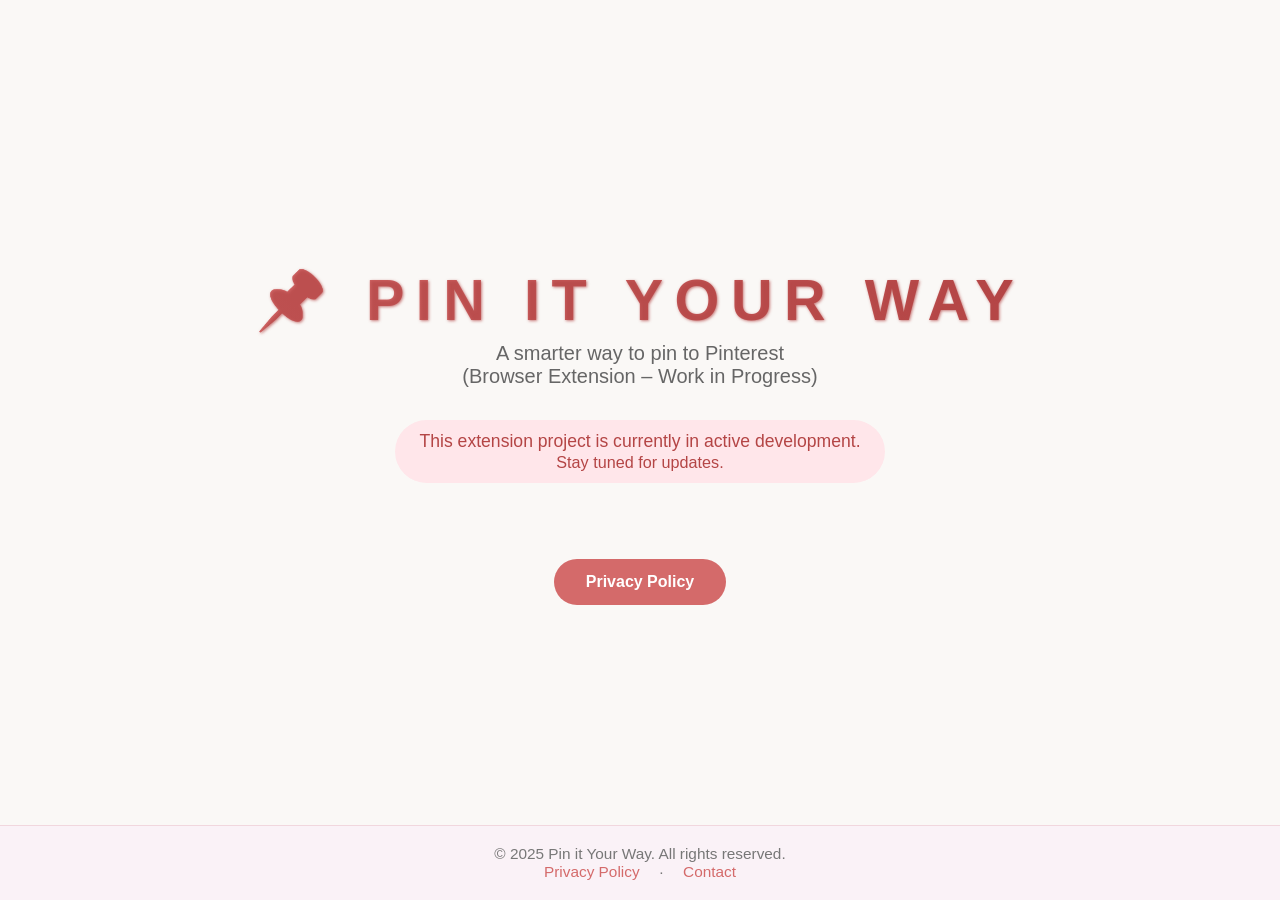
==== index.html @ 8e4fd339 "final landing and privacy policy pages" ====
<!DOCTYPE html>
<html lang="en">
<head>
  <meta charset="UTF-8">
  <title>Pin it Your Way – Coming Soon</title>
  <meta name="viewport" content="width=device-width, initial-scale=1.0">
  <meta name="description" content="Pin it Your Way is an experimental Pinterest extension project currently in development.">
  <style>
    body {
      margin: 0;
      padding: 0;
      background: #faf8f6;
      font-family: 'Segoe UI', Arial, sans-serif;
      color: #202020;
      display: flex;
      flex-direction: column;
      min-height: 100vh;
    }
    main {
      flex: 1;
      display: flex;
      flex-direction: column;
      align-items: center;
      justify-content: center;
      text-align: center;
    }
    .logo {
      font-family: 'Segoe UI', Tahoma, Geneva, Verdana, sans-serif;
      font-weight: 900;
      font-size: 3.6rem;
      letter-spacing: 0.2em;
      color: #D46A6A; /* Muted red */
      background: linear-gradient(45deg, #D46A6A, #b44545);
      -webkit-background-clip: text;
      -webkit-text-fill-color: transparent;
      text-transform: uppercase;
      text-shadow: 1px 1px 3px rgba(180, 70, 70, 0.7);
      transition: color 0.3s ease;
      user-select: none;
      cursor: default;
      margin-bottom: 0.5rem;
      letter-spacing: 0.2em;
      margin-top: 3rem;
    }
    .logo:hover {
      color: #b44545;
      text-shadow: 2px 2px 6px rgba(180, 70, 70, 0.9);
    }
    .subtitle {
      color: #666;
      font-size: 1.25rem;
      margin-bottom: 2rem;
    }
    .status {
      background: #ffe6ea;
      color: #b44545;
      display: inline-block;
      padding: 0.6em 1.4em;
      border-radius: 2em;
      font-size: 1.1em;
      margin-bottom: 2.5rem;
      font-weight: 500;
    }
    a.button {
      display: inline-block;
      background: #D46A6A; /* Muted red */
      color: white;
      text-decoration: none;
      border-radius: 2em;
      padding: 0.9em 2em;
      font-weight: 600;
      margin-top: 2.2rem;
      transition: background 0.2s;
    }
    a.button:hover {
      background: #b44545;
    }
    footer {
      padding: 1.2rem 0;
      font-size: 0.96rem;
      color: #777;
      text-align: center;
      border-top: 1px solid #f1d7de;
      background: #faf2f7;
    }
    .links a {
      color: #D46A6A;
      text-decoration: none;
      margin: 0 1em;
    }
    .links a:hover {
      text-decoration: underline;
    }
  </style>
</head>
<body>
  <main>
    <div class="logo">📌 Pin it Your Way</div>
    <div class="subtitle">A smarter way to pin to Pinterest<br>(Browser Extension – Work in Progress)</div>
    <div class="status">This extension project is currently in active development.<br>
      <span style="font-size:0.92em;">Stay tuned for updates.</span>
    </div>
    <a href="/privacy.html" class="button">Privacy Policy</a>
  </main>
  <footer>
    &copy; 2025 Pin it Your Way. All rights reserved.
    <div class="links">
      <a href="/privacy.html">Privacy Policy</a>
      &middot; 
      <a href="mailto:[email protected]">Contact</a>
    </div>
  </footer>
</body>
</html>
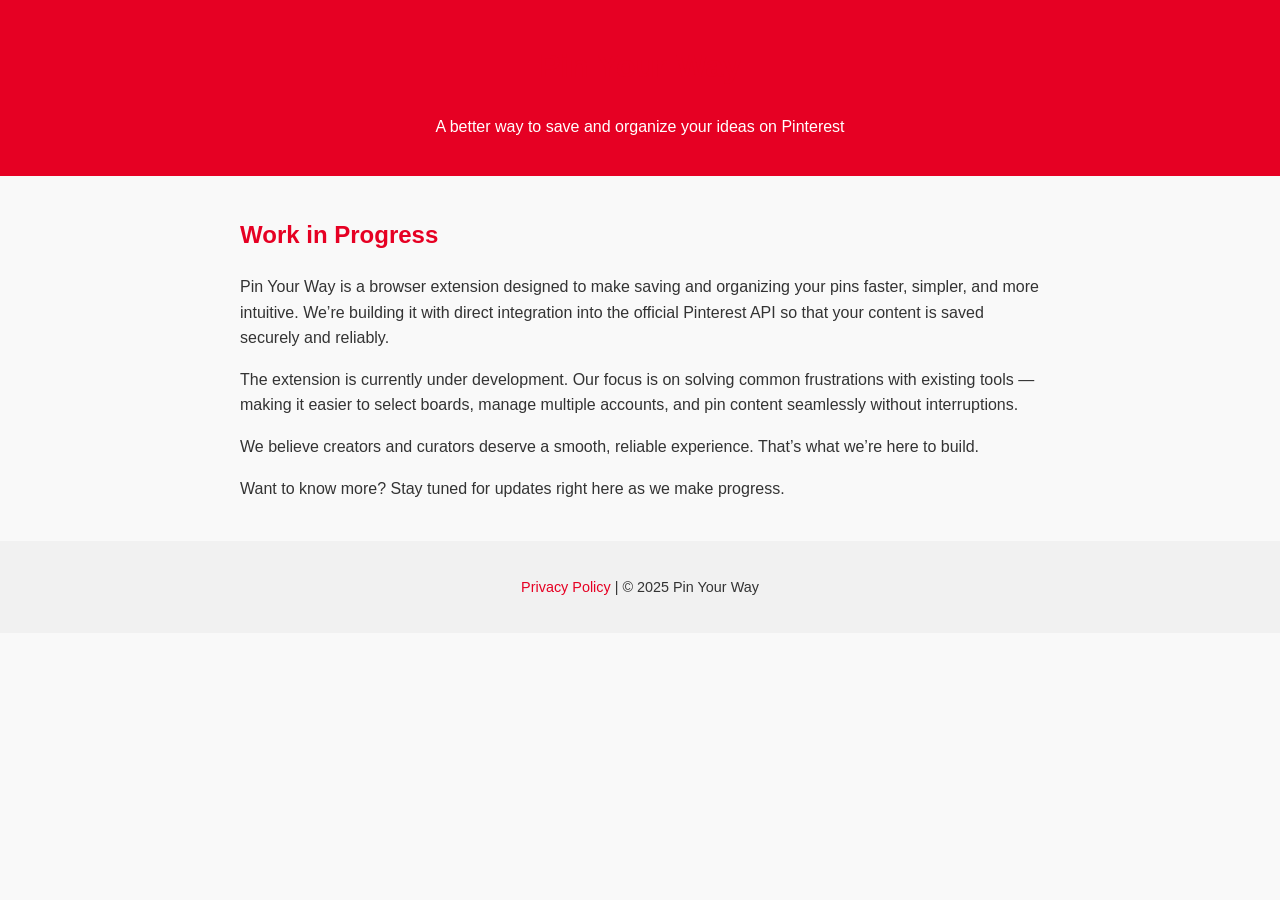
==== commit 29eeb9af: "another version" ====
--- a/index.html
+++ b/index.html
@@ -1,114 +1,74 @@
 <!DOCTYPE html>
 <html lang="en">
 <head>
-  <meta charset="UTF-8">
-  <title>Pin it Your Way – Coming Soon</title>
-  <meta name="viewport" content="width=device-width, initial-scale=1.0">
-  <meta name="description" content="Pin it Your Way is an experimental Pinterest extension project currently in development.">
+  <meta charset="UTF-8" />
+  <meta name="viewport" content="width=device-width, initial-scale=1.0" />
+  <title>Pin Your Way</title>
   <style>
     body {
+      font-family: Arial, sans-serif;
+      line-height: 1.6;
       margin: 0;
       padding: 0;
-      background: #faf8f6;
-      font-family: 'Segoe UI', Arial, sans-serif;
-      color: #202020;
-      display: flex;
-      flex-direction: column;
-      min-height: 100vh;
+      background-color: #f9f9f9;
+      color: #333;
+    }
+    header {
+      background: #e60023;
+      color: #fff;
+      padding: 20px;
+      text-align: center;
     }
     main {
-      flex: 1;
-      display: flex;
-      flex-direction: column;
-      align-items: center;
-      justify-content: center;
-      text-align: center;
+      max-width: 800px;
+      margin: 40px auto;
+      padding: 0 20px;
     }
-    .logo {
-      font-family: 'Segoe UI', Tahoma, Geneva, Verdana, sans-serif;
-      font-weight: 900;
-      font-size: 3.6rem;
-      letter-spacing: 0.2em;
-      color: #D46A6A; /* Muted red */
-      background: linear-gradient(45deg, #D46A6A, #b44545);
-      -webkit-background-clip: text;
-      -webkit-text-fill-color: transparent;
-      text-transform: uppercase;
-      text-shadow: 1px 1px 3px rgba(180, 70, 70, 0.7);
-      transition: color 0.3s ease;
-      user-select: none;
-      cursor: default;
-      margin-bottom: 0.5rem;
-      letter-spacing: 0.2em;
-      margin-top: 3rem;
-    }
-    .logo:hover {
-      color: #b44545;
-      text-shadow: 2px 2px 6px rgba(180, 70, 70, 0.9);
-    }
-    .subtitle {
-      color: #666;
-      font-size: 1.25rem;
-      margin-bottom: 2rem;
-    }
-    .status {
-      background: #ffe6ea;
-      color: #b44545;
-      display: inline-block;
-      padding: 0.6em 1.4em;
-      border-radius: 2em;
-      font-size: 1.1em;
-      margin-bottom: 2.5rem;
-      font-weight: 500;
-    }
-    a.button {
-      display: inline-block;
-      background: #D46A6A; /* Muted red */
-      color: white;
-      text-decoration: none;
-      border-radius: 2em;
-      padding: 0.9em 2em;
-      font-weight: 600;
-      margin-top: 2.2rem;
-      transition: background 0.2s;
-    }
-    a.button:hover {
-      background: #b44545;
+    h1, h2 {
+      color: #e60023;
     }
     footer {
-      padding: 1.2rem 0;
-      font-size: 0.96rem;
-      color: #777;
       text-align: center;
-      border-top: 1px solid #f1d7de;
-      background: #faf2f7;
+      padding: 20px;
+      font-size: 0.9em;
+      background: #f1f1f1;
+      margin-top: 40px;
     }
-    .links a {
-      color: #D46A6A;
+    a {
+      color: #e60023;
       text-decoration: none;
-      margin: 0 1em;
-    }
-    .links a:hover {
-      text-decoration: underline;
     }
   </style>
 </head>
 <body>
+  <header>
+    <h1>Pin Your Way</h1>
+    <p>A better way to save and organize your ideas on Pinterest</p>
+  </header>
   <main>
-    <div class="logo">📌 Pin it Your Way</div>
-    <div class="subtitle">A smarter way to pin to Pinterest<br>(Browser Extension – Work in Progress)</div>
-    <div class="status">This extension project is currently in active development.<br>
-      <span style="font-size:0.92em;">Stay tuned for updates.</span>
-    </div>
-    <a href="/privacy.html" class="button">Privacy Policy</a>
+    <h2>Work in Progress</h2>
+    <p>
+      Pin Your Way is a browser extension designed to make saving and organizing your pins 
+      faster, simpler, and more intuitive. We’re building it with direct integration into 
+      the official Pinterest API so that your content is saved securely and reliably. 
+    </p>
+    <p>
+      The extension is currently under development. Our focus is on solving common frustrations 
+      with existing tools — making it easier to select boards, manage multiple accounts, 
+      and pin content seamlessly without interruptions.
+    </p>
+    <p>
+      We believe creators and curators deserve a smooth, reliable experience. 
+      That’s what we’re here to build.
+    </p>
+    <p>
+      Want to know more? Stay tuned for updates right here as we make progress.
+    </p>
   </main>
   <footer>
-    &copy; 2025 Pin it Your Way. All rights reserved.
-    <div class="links">
-      <a href="/privacy.html">Privacy Policy</a>
-      &middot; 
-      <a href="mailto:[email protected]">Contact</a>
-    </div>
+    <p>
+      <a href="/privacy.html">Privacy Policy</a> | &copy; 2025 Pin Your Way
+    </p>
   </footer>
 </body>
 </html>
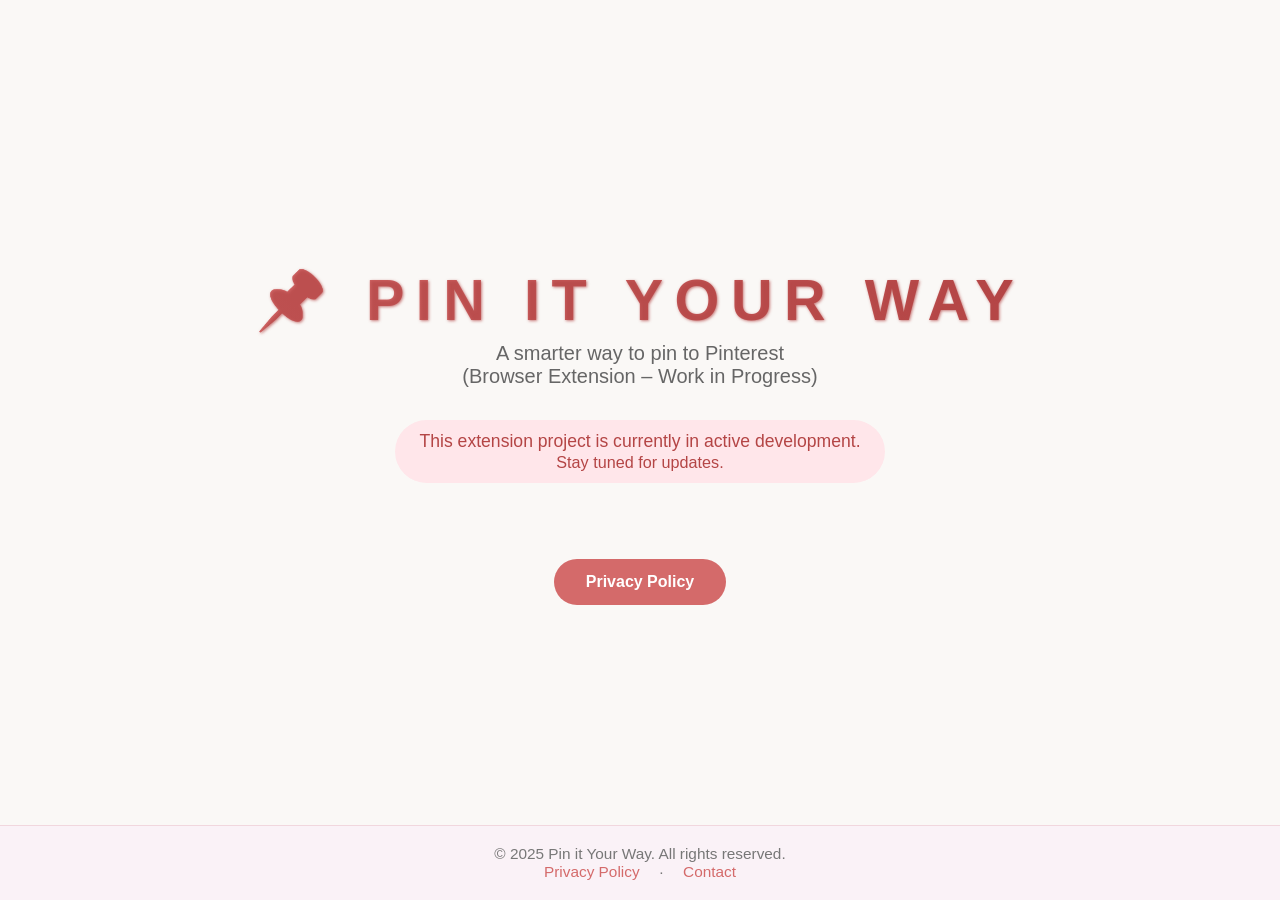
==== commit dd850621: "rollback" ====
--- a/index.html
+++ b/index.html
@@ -1,74 +1,114 @@
 <!DOCTYPE html>
 <html lang="en">
 <head>
-  <meta charset="UTF-8" />
-  <meta name="viewport" content="width=device-width, initial-scale=1.0" />
-  <title>Pin Your Way</title>
+  <meta charset="UTF-8">
+  <title>Pin it Your Way – Coming Soon</title>
+  <meta name="viewport" content="width=device-width, initial-scale=1.0">
+  <meta name="description" content="Pin it Your Way is an experimental Pinterest extension project currently in development.">
   <style>
     body {
-      font-family: Arial, sans-serif;
-      line-height: 1.6;
       margin: 0;
       padding: 0;
-      background-color: #f9f9f9;
-      color: #333;
+      background: #faf8f6;
+      font-family: 'Segoe UI', Arial, sans-serif;
+      color: #202020;
+      display: flex;
+      flex-direction: column;
+      min-height: 100vh;
     }
-    header {
-      background: #e60023;
-      color: #fff;
-      padding: 20px;
+    main {
+      flex: 1;
+      display: flex;
+      flex-direction: column;
+      align-items: center;
+      justify-content: center;
       text-align: center;
     }
-    main {
-      max-width: 800px;
-      margin: 40px auto;
-      padding: 0 20px;
+    .logo {
+      font-family: 'Segoe UI', Tahoma, Geneva, Verdana, sans-serif;
+      font-weight: 900;
+      font-size: 3.6rem;
+      letter-spacing: 0.2em;
+      color: #D46A6A; /* Muted red */
+      background: linear-gradient(45deg, #D46A6A, #b44545);
+      -webkit-background-clip: text;
+      -webkit-text-fill-color: transparent;
+      text-transform: uppercase;
+      text-shadow: 1px 1px 3px rgba(180, 70, 70, 0.7);
+      transition: color 0.3s ease;
+      user-select: none;
+      cursor: default;
+      margin-bottom: 0.5rem;
+      letter-spacing: 0.2em;
+      margin-top: 3rem;
     }
-    h1, h2 {
-      color: #e60023;
+    .logo:hover {
+      color: #b44545;
+      text-shadow: 2px 2px 6px rgba(180, 70, 70, 0.9);
+    }
+    .subtitle {
+      color: #666;
+      font-size: 1.25rem;
+      margin-bottom: 2rem;
+    }
+    .status {
+      background: #ffe6ea;
+      color: #b44545;
+      display: inline-block;
+      padding: 0.6em 1.4em;
+      border-radius: 2em;
+      font-size: 1.1em;
+      margin-bottom: 2.5rem;
+      font-weight: 500;
+    }
+    a.button {
+      display: inline-block;
+      background: #D46A6A; /* Muted red */
+      color: white;
+      text-decoration: none;
+      border-radius: 2em;
+      padding: 0.9em 2em;
+      font-weight: 600;
+      margin-top: 2.2rem;
+      transition: background 0.2s;
+    }
+    a.button:hover {
+      background: #b44545;
     }
     footer {
+      padding: 1.2rem 0;
+      font-size: 0.96rem;
+      color: #777;
       text-align: center;
-      padding: 20px;
-      font-size: 0.9em;
-      background: #f1f1f1;
-      margin-top: 40px;
+      border-top: 1px solid #f1d7de;
+      background: #faf2f7;
     }
-    a {
-      color: #e60023;
+    .links a {
+      color: #D46A6A;
       text-decoration: none;
+      margin: 0 1em;
+    }
+    .links a:hover {
+      text-decoration: underline;
     }
   </style>
 </head>
 <body>
-  <header>
-    <h1>Pin Your Way</h1>
-    <p>A better way to save and organize your ideas on Pinterest</p>
-  </header>
   <main>
-    <h2>Work in Progress</h2>
-    <p>
-      Pin Your Way is a browser extension designed to make saving and organizing your pins 
-      faster, simpler, and more intuitive. We’re building it with direct integration into 
-      the official Pinterest API so that your content is saved securely and reliably. 
-    </p>
-    <p>
-      The extension is currently under development. Our focus is on solving common frustrations 
-      with existing tools — making it easier to select boards, manage multiple accounts, 
-      and pin content seamlessly without interruptions.
-    </p>
-    <p>
-      We believe creators and curators deserve a smooth, reliable experience. 
-      That’s what we’re here to build.
-    </p>
-    <p>
-      Want to know more? Stay tuned for updates right here as we make progress.
-    </p>
+    <div class="logo">📌 Pin it Your Way</div>
+    <div class="subtitle">A smarter way to pin to Pinterest<br>(Browser Extension – Work in Progress)</div>
+    <div class="status">This extension project is currently in active development.<br>
+      <span style="font-size:0.92em;">Stay tuned for updates.</span>
+    </div>
+    <a href="privacy.html" class="button">Privacy Policy</a>
   </main>
   <footer>
-    <p>
-      <a href="/privacy.html">Privacy Policy</a> | &copy; 2025 Pin Your Way
-    </p>
+    &copy; 2025 Pin it Your Way. All rights reserved.
+    <div class="links">
+      <a href="privacy.html">Privacy Policy</a>
+      &middot; 
+      <a href="mailto:[email protected]">Contact</a>
+    </div>
   </footer>
 </body>
-</html>
+</html>
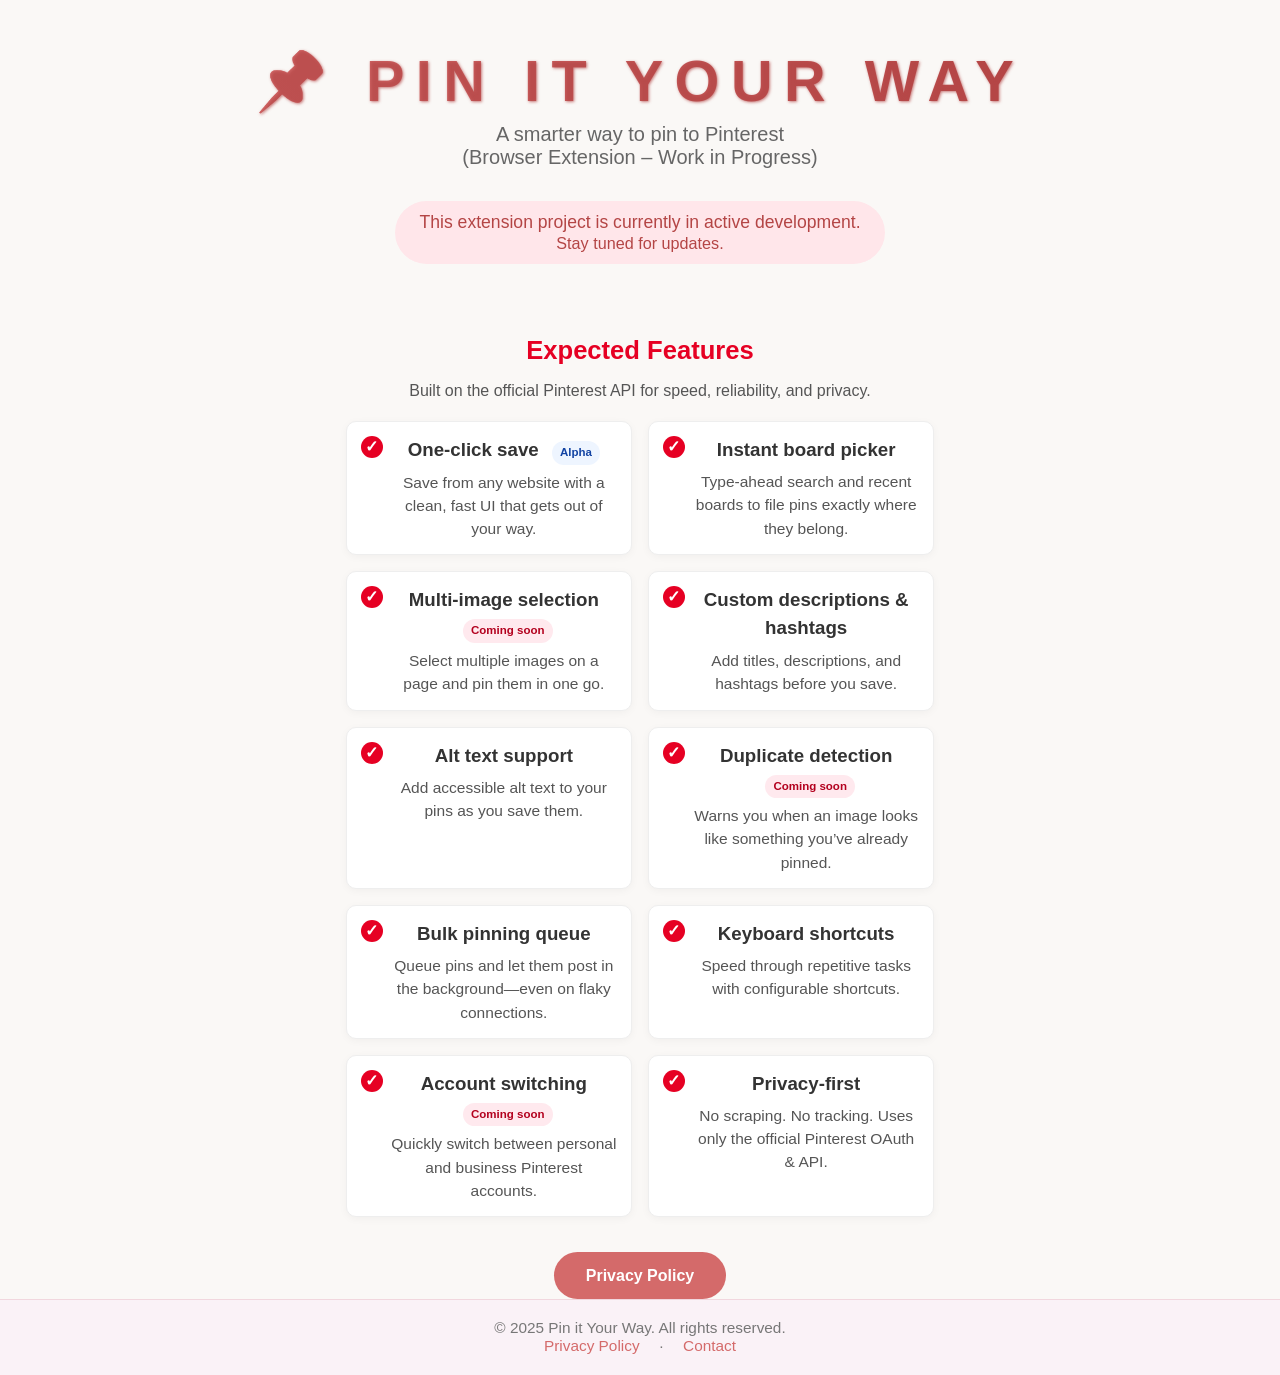
==== commit 926487ad: "consolidate css, add features on homepage" ====
--- a/index.html
+++ b/index.html
@@ -5,8 +5,9 @@
   <title>Pin it Your Way – Coming Soon</title>
   <meta name="viewport" content="width=device-width, initial-scale=1.0">
   <meta name="description" content="Pin it Your Way is an experimental Pinterest extension project currently in development.">
+  <link rel="stylesheet" href="/assets/css/style.css">
   <style>
-    body {
+  /*  body {
       margin: 0;
       padding: 0;
       background: #faf8f6;
@@ -29,7 +30,7 @@
       font-weight: 900;
       font-size: 3.6rem;
       letter-spacing: 0.2em;
-      color: #D46A6A; /* Muted red */
+      color: #D46A6A; 
       background: linear-gradient(45deg, #D46A6A, #b44545);
       -webkit-background-clip: text;
       -webkit-text-fill-color: transparent;
@@ -63,7 +64,7 @@
     }
     a.button {
       display: inline-block;
-      background: #D46A6A; /* Muted red */
+      background: #D46A6A;
       color: white;
       text-decoration: none;
       border-radius: 2em;
@@ -90,7 +91,7 @@
     }
     .links a:hover {
       text-decoration: underline;
-    }
+    }*/
   </style>
 </head>
 <body>
@@ -100,6 +101,63 @@
     <div class="status">This extension project is currently in active development.<br>
       <span style="font-size:0.92em;">Stay tuned for updates.</span>
     </div>
+    <section class="features-wrap" aria-labelledby="features-heading">
+      <h2 id="features-heading">Expected Features</h2>
+      <p class="features-sub">Built on the official Pinterest API for speed, reliability, and privacy.</p>
+
+      <ul class="feature-list">
+        <li class="feature-card">
+          <h3 class="feature-title">One-click save <span class="badge alpha">Alpha</span></h3>
+          <p class="feature-desc">Save from any website with a clean, fast UI that gets out of your way.</p>
+        </li>
+
+        <li class="feature-card">
+          <h3 class="feature-title">Instant board picker</h3>
+          <p class="feature-desc">Type-ahead search and recent boards to file pins exactly where they belong.</p>
+        </li>
+
+        <li class="feature-card">
+          <h3 class="feature-title">Multi-image selection <span class="badge soon">Coming soon</span></h3>
+          <p class="feature-desc">Select multiple images on a page and pin them in one go.</p>
+        </li>
+
+        <li class="feature-card">
+          <h3 class="feature-title">Custom descriptions & hashtags</h3>
+          <p class="feature-desc">Add titles, descriptions, and hashtags before you save.</p>
+        </li>
+
+        <li class="feature-card">
+          <h3 class="feature-title">Alt text support</h3>
+          <p class="feature-desc">Add accessible alt text to your pins as you save them.</p>
+        </li>
+
+        <li class="feature-card">
+          <h3 class="feature-title">Duplicate detection <span class="badge soon">Coming soon</span></h3>
+          <p class="feature-desc">Warns you when an image looks like something you’ve already pinned.</p>
+        </li>
+
+        <li class="feature-card">
+          <h3 class="feature-title">Bulk pinning queue</h3>
+          <p class="feature-desc">Queue pins and let them post in the background—even on flaky connections.</p>
+        </li>
+
+        <li class="feature-card">
+          <h3 class="feature-title">Keyboard shortcuts</h3>
+          <p class="feature-desc">Speed through repetitive tasks with configurable shortcuts.</p>
+        </li>
+
+        <li class="feature-card">
+          <h3 class="feature-title">Account switching <span class="badge soon">Coming soon</span></h3>
+          <p class="feature-desc">Quickly switch between personal and business Pinterest accounts.</p>
+        </li>
+
+        <li class="feature-card">
+          <h3 class="feature-title">Privacy-first</h3>
+          <p class="feature-desc">No scraping. No tracking. Uses only the official Pinterest OAuth & API.</p>
+        </li>
+      </ul>
+    </section>
+
     <a href="privacy.html" class="button">Privacy Policy</a>
   </main>
   <footer>
--- a/assets/css/style.css
+++ b/assets/css/style.css
@@ -0,0 +1,208 @@
+body {
+  margin: 0;
+  padding: 0;
+  background: #faf8f6;
+  font-family: 'Segoe UI', Arial, sans-serif;
+  color: #202020;
+  display: flex;
+  flex-direction: column;
+  min-height: 100vh;
+}
+main {
+  flex: 1;
+  display: flex;
+  flex-direction: column;
+  align-items: center;
+  justify-content: center;
+  text-align: center;
+}
+
+header {
+  text-align: center;
+  background: #c7001bc2; /* Pinterest red */
+  color: #fff;
+  padding: 2rem 1rem;
+}
+footer {
+  padding: 1.2rem 0;
+  font-size: 0.96rem;
+  color: #777;
+  text-align: center;
+  border-top: 1px solid #f1d7de;
+  background: #faf2f7;
+}
+.logo {
+  font-family: 'Segoe UI', Tahoma, Geneva, Verdana, sans-serif;
+  font-weight: 900;
+  font-size: 3.6rem;
+  letter-spacing: 0.2em;
+  color: #D46A6A; /* Muted red */
+  background: linear-gradient(45deg, #D46A6A, #b44545);
+  -webkit-background-clip: text;
+  background-clip: text;
+  -webkit-text-fill-color: transparent;
+  text-transform: uppercase;
+  text-shadow: 1px 1px 3px rgba(180, 70, 70, 0.7);
+  transition: color 0.3s ease;
+  user-select: none;
+  cursor: default;
+  margin-bottom: 0.5rem;
+  letter-spacing: 0.2em;
+  margin-top: 3rem;
+}
+.logo:hover {
+  color: #b44545;
+  text-shadow: 2px 2px 6px rgba(180, 70, 70, 0.9);
+}
+.subtitle {
+  color: #666;
+  font-size: 1.25rem;
+  margin-bottom: 2rem;
+}
+.status {
+  background: #ffe6ea;
+  color: #b44545;
+  display: inline-block;
+  padding: 0.6em 1.4em;
+  border-radius: 2em;
+  font-size: 1.1em;
+  margin-bottom: 2.5rem;
+  font-weight: 500;
+}
+a.button {
+  display: inline-block;
+  background: #D46A6A; /* Muted red */
+  color: white;
+  text-decoration: none;
+  border-radius: 2em;
+  padding: 0.9em 2em;
+  font-weight: 600;
+  margin-top: 2.2rem;
+  transition: background 0.2s;
+}
+a.button:hover {
+  background: #b44545;
+}
+
+.links a {
+  color: #D46A6A;
+  text-decoration: none;
+  margin: 0 1em;
+}
+.links a:hover {
+  text-decoration: underline;
+}
+section {
+  margin-bottom: 2rem;
+}
+h2 {
+  font-weight: 700;
+  color: #D46A6A;
+  margin-bottom: 0.8rem;
+  font-size: 1.4rem;
+}
+p, li {
+  line-height: 1.5;
+  color: #333;
+  font-size: 1rem;
+}
+ul {
+  margin-left: 1.2rem;
+  margin-bottom: 1rem;
+}
+a {
+  color: #D46A6A;
+  text-decoration: none;
+}
+a:hover {
+  text-decoration: underline;
+}
+.links a {
+  margin: 0 1em;
+  color: #D46A6A;
+}
+
+h1 {
+  font-weight: 700;
+  color: #b44545;
+  margin-bottom: 1rem;
+  font-size: 1.8rem;
+}
+
+
+/* --- Features section --- */
+.features-wrap {
+  max-width: 980px;
+  margin: 32px auto 0;
+  padding: 0 20px;
+}
+
+.features-wrap h2 {
+  margin: 0 0 14px;
+  font-size: 1.6rem;
+  color: #e60023;
+}
+
+.features-sub {
+  margin: 0 0 18px;
+  color: #555;
+}
+
+.feature-list {
+  display: grid;
+  grid-template-columns: repeat(auto-fit, minmax(260px, 1fr));
+  gap: 16px;
+  list-style: none;
+  padding: 0;
+  margin: 0;
+}
+
+.feature-card {
+  background: #fff;
+  border: 1px solid #eee;
+  border-radius: 10px;
+  padding: 14px 14px 14px 44px;
+  position: relative;
+  box-shadow: 0 2px 8px rgba(0,0,0,0.04);
+}
+
+.feature-card::before {
+  content: "✓";
+  position: absolute;
+  left: 14px;
+  top: 14px;
+  width: 22px;
+  height: 22px;
+  border-radius: 50%;
+  display: grid;
+  place-items: center;
+  font-weight: 700;
+  color: #fff;
+  background: #e60023;
+  line-height: 1;
+}
+
+.feature-title {
+  margin: 0 0 6px;
+  font-weight: 700;
+}
+
+.feature-desc {
+  margin: 0;
+  color: #555;
+  font-size: 0.97rem;
+}
+
+.badge {
+  display: inline-block;
+  font-size: 0.72rem;
+  line-height: 1;
+  padding: 6px 8px;
+  border-radius: 999px;
+  background: #f4f4f4;
+  color: #444;
+  margin-left: 8px;
+}
+
+.badge.soon { background: #ffe9ee; color: #b3001e; }
+.badge.alpha { background: #eef5ff; color: #1243a3; }
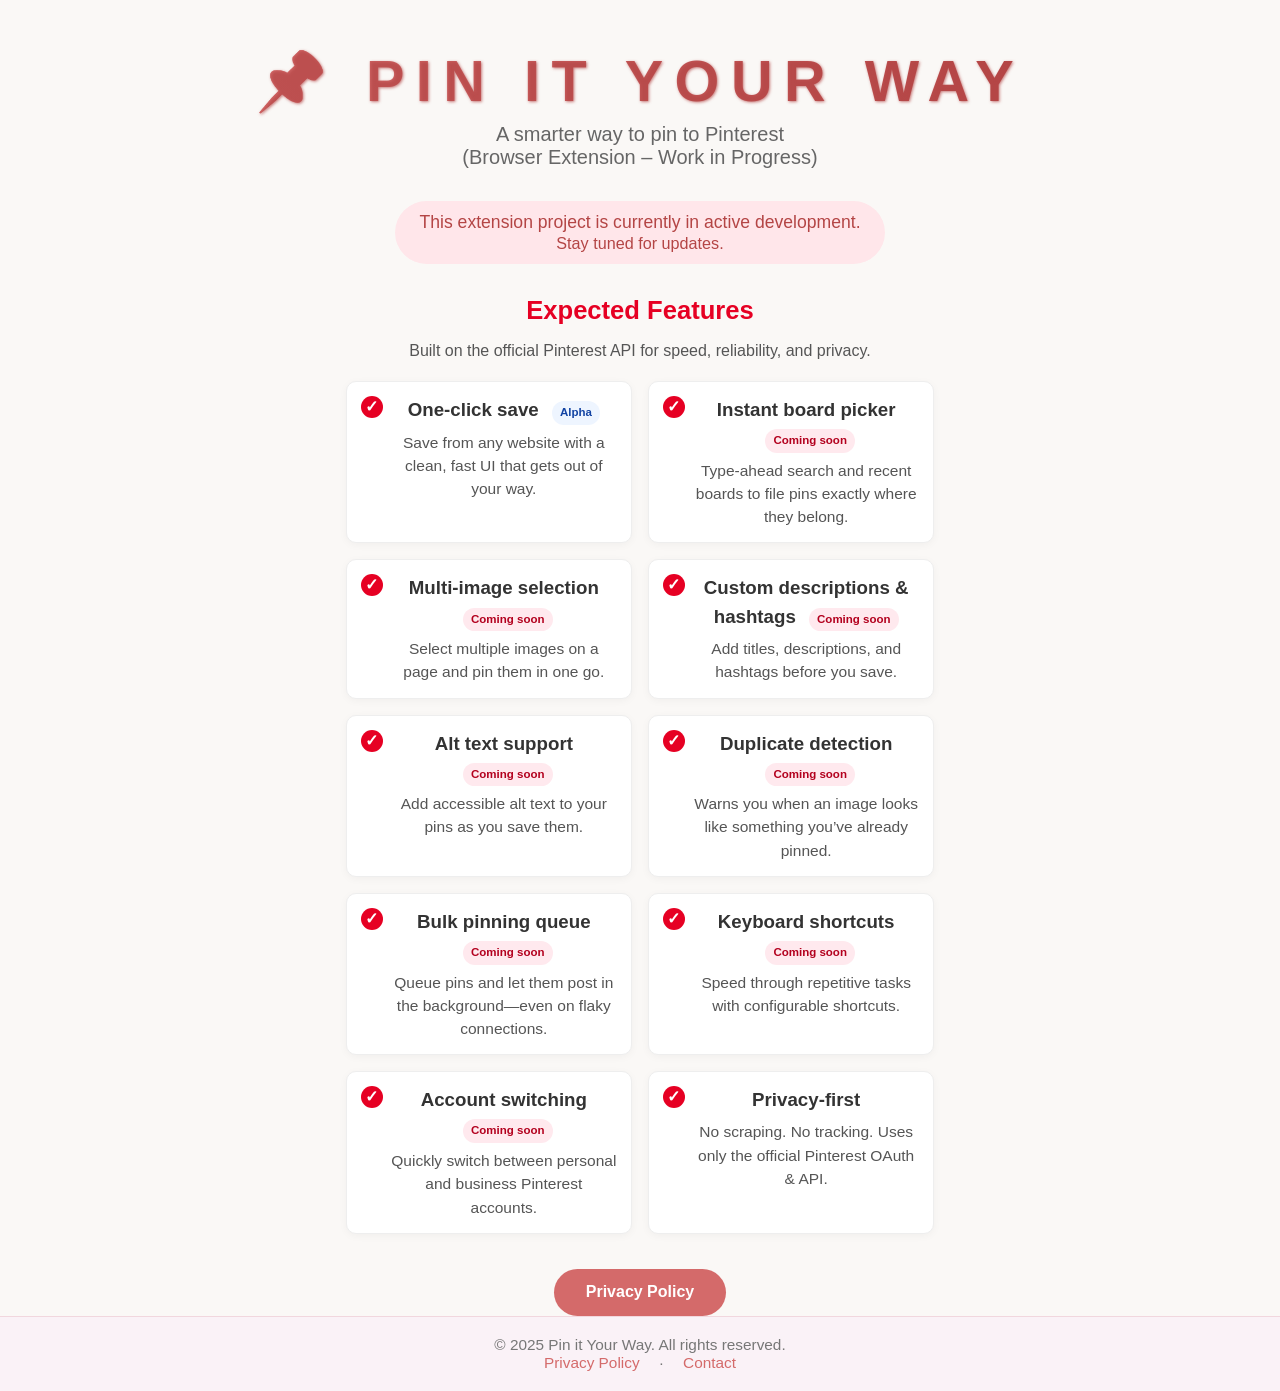
==== commit 30ad75a4: "fix css" ====
--- a/index.html
+++ b/index.html
@@ -6,93 +6,6 @@
   <meta name="viewport" content="width=device-width, initial-scale=1.0">
   <meta name="description" content="Pin it Your Way is an experimental Pinterest extension project currently in development.">
   <link rel="stylesheet" href="/assets/css/style.css">
-  <style>
-  /*  body {
-      margin: 0;
-      padding: 0;
-      background: #faf8f6;
-      font-family: 'Segoe UI', Arial, sans-serif;
-      color: #202020;
-      display: flex;
-      flex-direction: column;
-      min-height: 100vh;
-    }
-    main {
-      flex: 1;
-      display: flex;
-      flex-direction: column;
-      align-items: center;
-      justify-content: center;
-      text-align: center;
-    }
-    .logo {
-      font-family: 'Segoe UI', Tahoma, Geneva, Verdana, sans-serif;
-      font-weight: 900;
-      font-size: 3.6rem;
-      letter-spacing: 0.2em;
-      color: #D46A6A; 
-      background: linear-gradient(45deg, #D46A6A, #b44545);
-      -webkit-background-clip: text;
-      -webkit-text-fill-color: transparent;
-      text-transform: uppercase;
-      text-shadow: 1px 1px 3px rgba(180, 70, 70, 0.7);
-      transition: color 0.3s ease;
-      user-select: none;
-      cursor: default;
-      margin-bottom: 0.5rem;
-      letter-spacing: 0.2em;
-      margin-top: 3rem;
-    }
-    .logo:hover {
-      color: #b44545;
-      text-shadow: 2px 2px 6px rgba(180, 70, 70, 0.9);
-    }
-    .subtitle {
-      color: #666;
-      font-size: 1.25rem;
-      margin-bottom: 2rem;
-    }
-    .status {
-      background: #ffe6ea;
-      color: #b44545;
-      display: inline-block;
-      padding: 0.6em 1.4em;
-      border-radius: 2em;
-      font-size: 1.1em;
-      margin-bottom: 2.5rem;
-      font-weight: 500;
-    }
-    a.button {
-      display: inline-block;
-      background: #D46A6A;
-      color: white;
-      text-decoration: none;
-      border-radius: 2em;
-      padding: 0.9em 2em;
-      font-weight: 600;
-      margin-top: 2.2rem;
-      transition: background 0.2s;
-    }
-    a.button:hover {
-      background: #b44545;
-    }
-    footer {
-      padding: 1.2rem 0;
-      font-size: 0.96rem;
-      color: #777;
-      text-align: center;
-      border-top: 1px solid #f1d7de;
-      background: #faf2f7;
-    }
-    .links a {
-      color: #D46A6A;
-      text-decoration: none;
-      margin: 0 1em;
-    }
-    .links a:hover {
-      text-decoration: underline;
-    }*/
-  </style>
 </head>
 <body>
   <main>
@@ -112,7 +25,7 @@
         </li>
 
         <li class="feature-card">
-          <h3 class="feature-title">Instant board picker</h3>
+          <h3 class="feature-title">Instant board picker <span class="badge soon">Coming soon</span></h3>
           <p class="feature-desc">Type-ahead search and recent boards to file pins exactly where they belong.</p>
         </li>
 
@@ -122,12 +35,12 @@
         </li>
 
         <li class="feature-card">
-          <h3 class="feature-title">Custom descriptions & hashtags</h3>
+          <h3 class="feature-title">Custom descriptions & hashtags <span class="badge soon">Coming soon</span></h3>
           <p class="feature-desc">Add titles, descriptions, and hashtags before you save.</p>
         </li>
 
         <li class="feature-card">
-          <h3 class="feature-title">Alt text support</h3>
+          <h3 class="feature-title">Alt text support <span class="badge soon">Coming soon</span></h3>
           <p class="feature-desc">Add accessible alt text to your pins as you save them.</p>
         </li>
 
@@ -137,12 +50,12 @@
         </li>
 
         <li class="feature-card">
-          <h3 class="feature-title">Bulk pinning queue</h3>
+          <h3 class="feature-title">Bulk pinning queue <span class="badge soon">Coming soon</span></h3>
           <p class="feature-desc">Queue pins and let them post in the background—even on flaky connections.</p>
         </li>
 
         <li class="feature-card">
-          <h3 class="feature-title">Keyboard shortcuts</h3>
+          <h3 class="feature-title">Keyboard shortcuts <span class="badge soon">Coming soon</span></h3>
           <p class="feature-desc">Speed through repetitive tasks with configurable shortcuts.</p>
         </li>
 
--- a/assets/css/style.css
+++ b/assets/css/style.css
@@ -66,7 +66,7 @@
   padding: 0.6em 1.4em;
   border-radius: 2em;
   font-size: 1.1em;
-  margin-bottom: 2.5rem;
+  margin-bottom: 1rem;
   font-weight: 500;
 }
 a.button {
@@ -133,7 +133,7 @@
 /* --- Features section --- */
 .features-wrap {
   max-width: 980px;
-  margin: 32px auto 0;
+  margin: 16px auto 0;
   padding: 0 20px;
 }
 
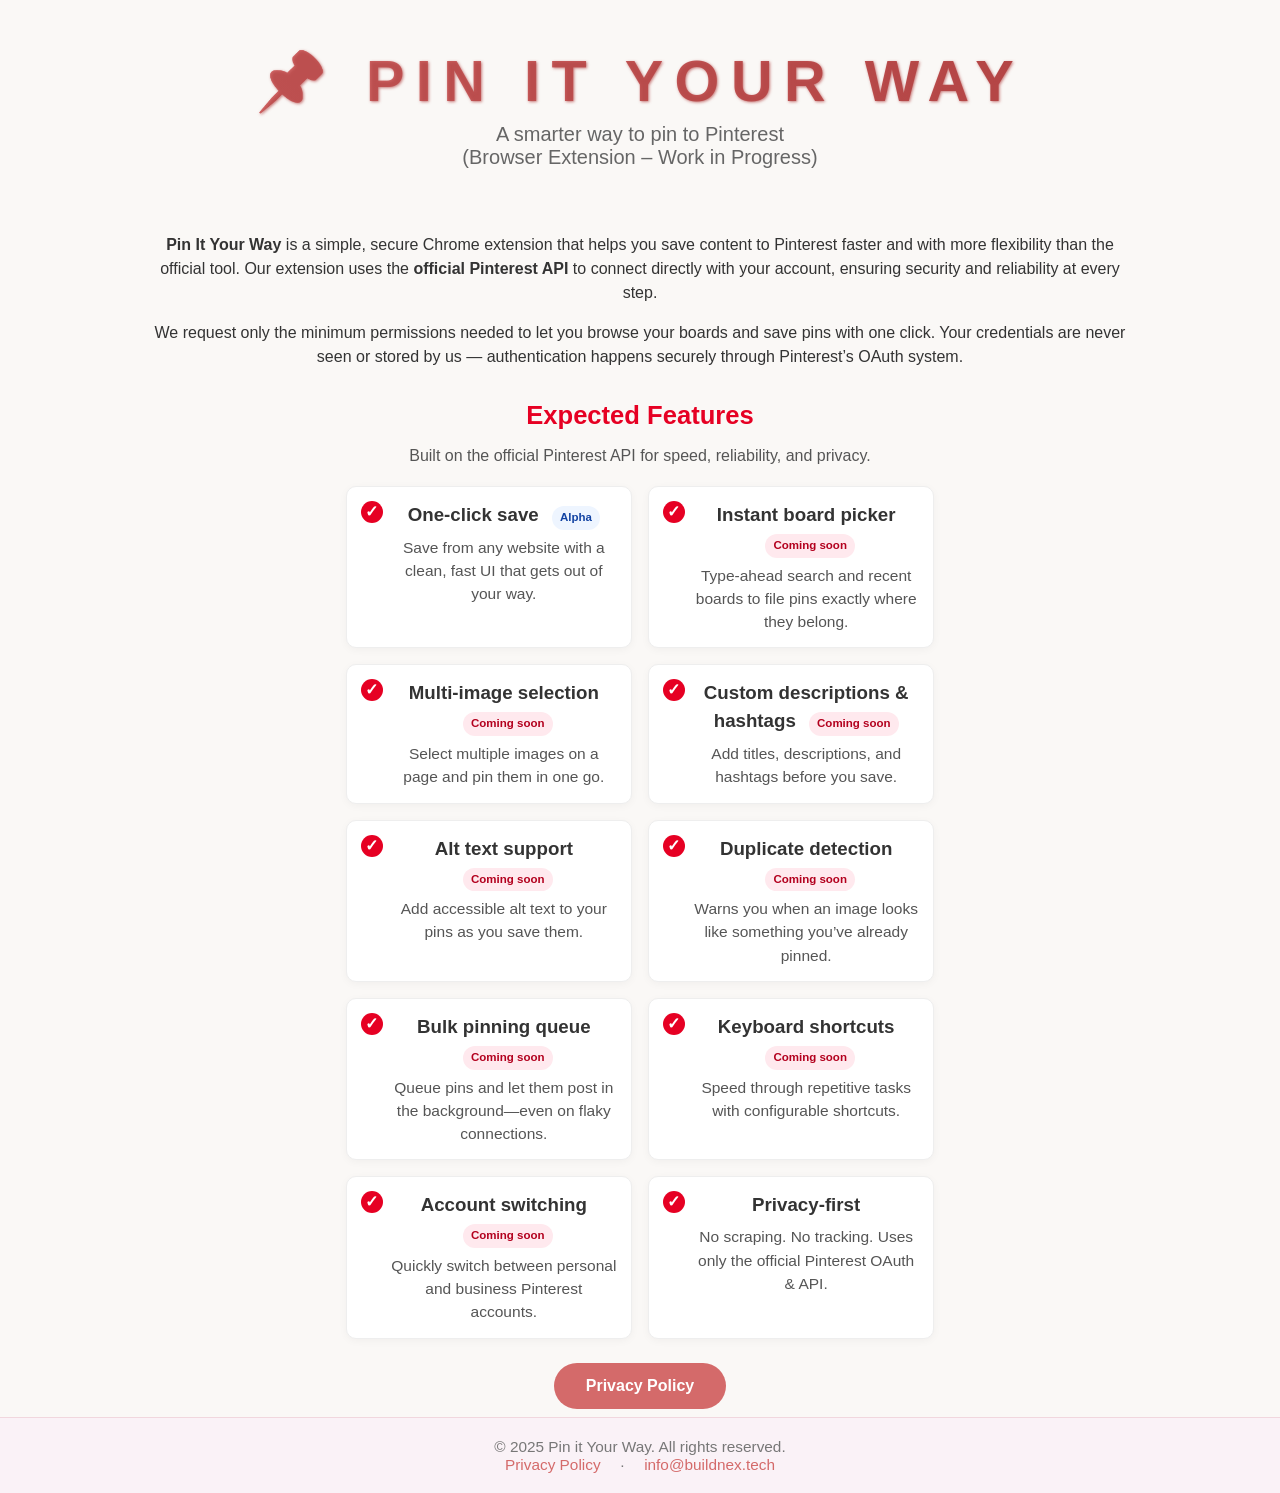
==== commit 52ffa4f6: "update landing page" ====
--- a/index.html
+++ b/index.html
@@ -11,9 +11,17 @@
   <main>
     <div class="logo">📌 Pin it Your Way</div>
     <div class="subtitle">A smarter way to pin to Pinterest<br>(Browser Extension – Work in Progress)</div>
-    <div class="status">This extension project is currently in active development.<br>
-      <span style="font-size:0.92em;">Stay tuned for updates.</span>
-    </div>
+    <section class="features-wrap">
+      <p>
+        <strong>Pin It Your Way</strong> is a simple, secure Chrome extension that helps you save content to Pinterest faster and with more flexibility than the official tool.
+        Our extension uses the <strong>official Pinterest API</strong> to connect directly with your account, ensuring security and reliability at every step.
+      </p>
+    
+      <p>
+        We request only the minimum permissions needed to let you browse your boards and save pins with one click. 
+        Your credentials are never seen or stored by us — authentication happens securely through Pinterest’s OAuth system.
+      </p>
+    </section>
     <section class="features-wrap" aria-labelledby="features-heading">
       <h2 id="features-heading">Expected Features</h2>
       <p class="features-sub">Built on the official Pinterest API for speed, reliability, and privacy.</p>
@@ -78,7 +86,7 @@
     <div class="links">
       <a href="privacy.html">Privacy Policy</a>
       &middot; 
-      <a href="mailto:[email protected]">Contact</a>
+      <a href="mailto:info@buildnex.tech">info@buildnex.tech</a>
     </div>
   </footer>
 </body>
--- a/assets/css/style.css
+++ b/assets/css/style.css
@@ -77,7 +77,8 @@
   border-radius: 2em;
   padding: 0.9em 2em;
   font-weight: 600;
-  margin-top: 2.2rem;
+  margin-top: 1.5rem;
+  margin-bottom: 0.5rem;
   transition: background 0.2s;
 }
 a.button:hover {
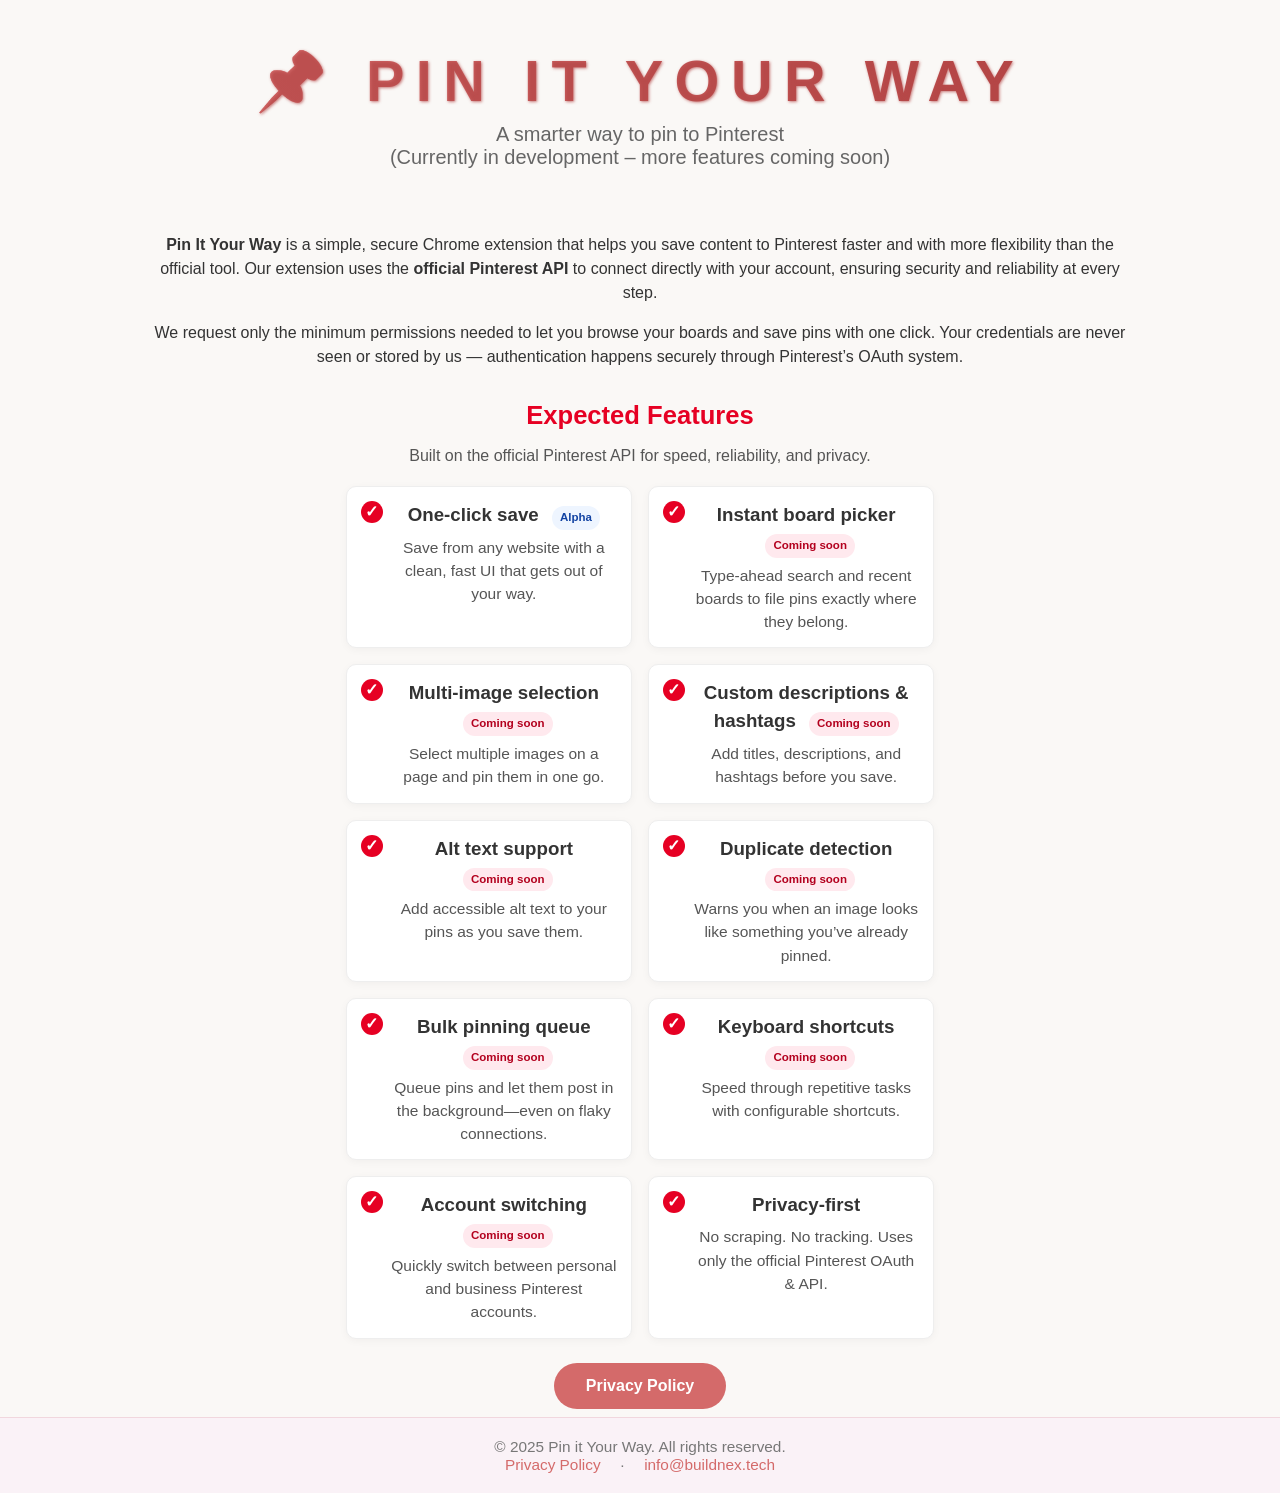
==== commit 1137dbaa: "minor changes" ====
--- a/index.html
+++ b/index.html
@@ -10,7 +10,7 @@
 <body>
   <main>
     <div class="logo">📌 Pin it Your Way</div>
-    <div class="subtitle">A smarter way to pin to Pinterest<br>(Browser Extension – Work in Progress)</div>
+    <div class="subtitle">A smarter way to pin to Pinterest<br>(Currently in development – more features coming soon)</div>
     <section class="features-wrap">
       <p>
         <strong>Pin It Your Way</strong> is a simple, secure Chrome extension that helps you save content to Pinterest faster and with more flexibility than the official tool.
